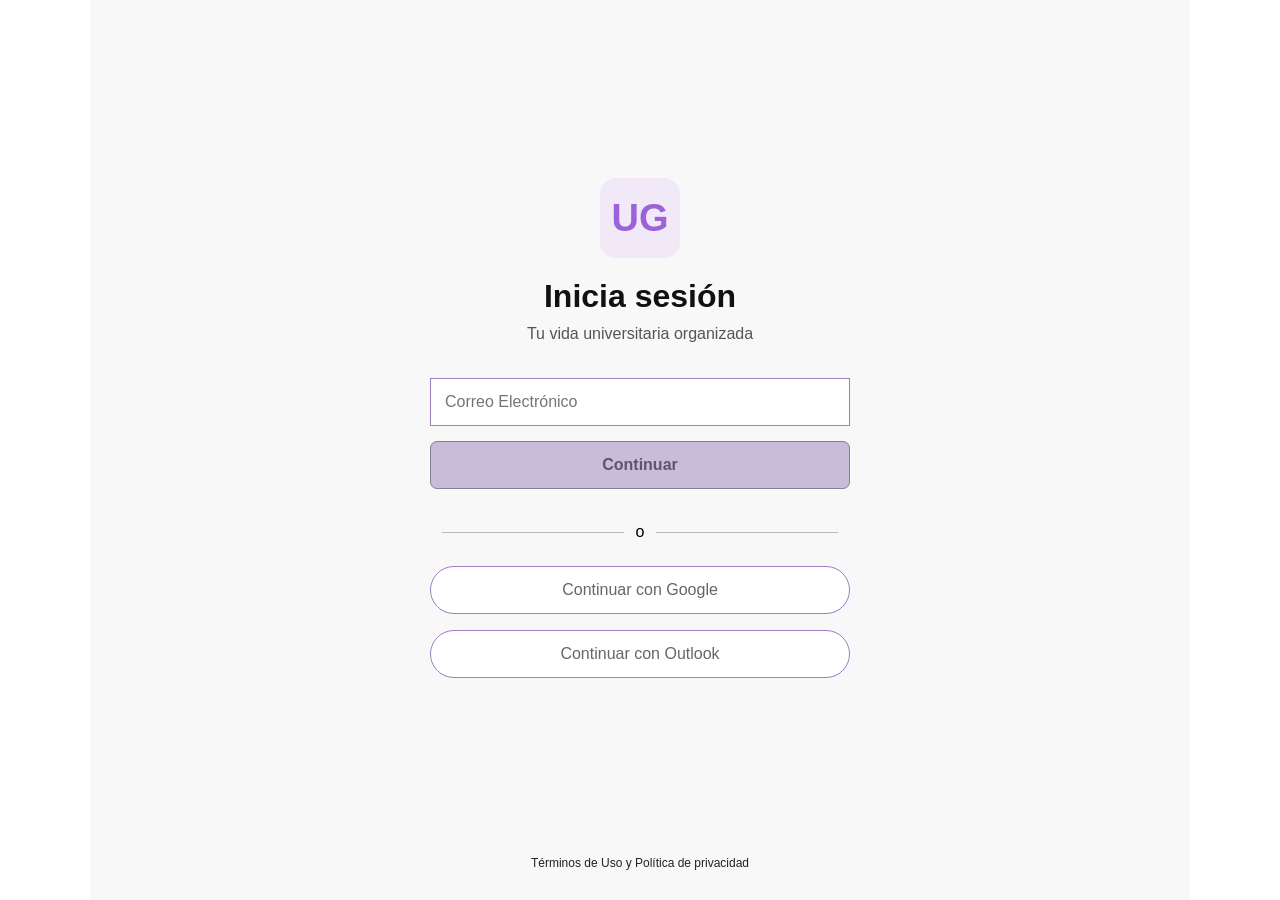
==== index.html @ 033a34b8 "Rename pagina1.html to index.html" ====
<!DOCTYPE html>
<html lang="es">

<head>
    <meta charset="UTF-8">
    <meta name="viewport" content="width=device-width, initial-scale=1.0">
    <title>Inicia sesión</title>
    <link rel="stylesheet" href="style.css">
</head>

<body>

    <main class="login-page">
        <div class="status-bar">
        </div>

        <section class="login-content">
            <div class="logo-box">UG</div>

            <h1>Inicia sesión</h1>
            <p class="subtitle">Tu vida universitaria organizada</p>

            <input type="text" id="usuario" class="input-email" placeholder="Correo Electrónico">

            <button class="btn-main" onclick="iniciarSesion()">Continuar</button>

            <div class="divider">o</div>

            <div class="social-buttons">
                <button class="social-btn">Continuar con Google</button>
                <button class="social-btn">Continuar con Outlook</button>
            </div>
        </section>

        <footer class="footer">
            Términos de Uso y Política de privacidad
        </footer>
    </main>

    <script src="script.js"></script>
</body>

</html>
---- style.css ----
* {
    margin: 0;
    padding: 0;
    box-sizing: border-box;
    font-family: Arial, sans-serif;
}

body {
    background-color: #ffffff;
    color: #111;
}

/* ---------- ESTRUCTURA GENERAL ---------- */
.login-page,
.panel-page {
    width: 100%;
    max-width: 1100px;
    margin: 0 auto;
    min-height: 100vh;
    padding: 20px;
    background-color: #f8f8f8;
}

.status-bar {
    display: flex;
    justify-content: space-between;
    align-items: center;
    font-size: 16px;
    font-weight: bold;
    margin-bottom: 20px;
}

/* ---------- LOGIN ---------- */
.login-page {
    display: flex;
    flex-direction: column;
    justify-content: space-between;
}

.login-content {
    width: 100%;
    max-width: 420px;
    margin: 40px auto;
    text-align: center;
}

.logo-box {
    width: 80px;
    height: 80px;
    margin: 0 auto 20px;
    border-radius: 16px;
    background-color: #f1e8f8;
    color: #9b63d8;
    display: flex;
    align-items: center;
    justify-content: center;
    font-size: 38px;
    font-weight: bold;
}

.login-content h1 {
    font-size: 2rem;
    margin-bottom: 10px;
}

.subtitle {
    font-size: 1rem;
    color: #555;
    margin-bottom: 35px;
}

.input-email {
    width: 100%;
    padding: 14px;
    border: 1.5px solid #9f80b9;
    font-size: 1rem;
    outline: none;
    margin-bottom: 15px;
    background-color: white;
}

.btn-main {
    width: 100%;
    padding: 14px;
    background-color: #c8bdd9;
    color: #5e556a;
    border: 1px solid #8a7b9b;
    border-radius: 7px;
    font-size: 1rem;
    font-weight: bold;
    cursor: pointer;
    margin-bottom: 24px;
}

.divider {
    display: flex;
    align-items: center;
    justify-content: center;
    margin: 10px 0 25px;
    color: black;
}

.divider::before,
.divider::after {
    content: "";
    flex: 1;
    height: 1px;
    background-color: #b8b8b8;
    margin: 0 12px;
}

.social-buttons {
    display: flex;
    flex-direction: column;
    gap: 16px;
}

.social-btn {
    width: 100%;
    padding: 14px;
    border: 1.5px solid #a47cc4;
    border-radius: 30px;
    background-color: white;
    font-size: 1rem;
    color: #666;
    cursor: pointer;
}

.footer {
    text-align: center;
    font-size: 0.75rem;
    color: #222;
    margin-top: 40px;
    padding-bottom: 10px;
}

/* ---------- PANEL ---------- */
.panel-header {
    text-align: center;
    padding-bottom: 12px;
    border-bottom: 1px solid #d5d5d5;
}

.brand-title {
    font-size: 2.5rem;
    color: #c18bdb;
    margin-bottom: 6px;
    font-weight: bold;
}

.brand-subtitle {
    color: #6f6f6f;
    font-size: 1rem;
}

.menu {
    display: flex;
    justify-content: center;
    align-items: center;
    gap: 24px;
    flex-wrap: wrap;
    padding: 14px 0;
    border-bottom: 1px solid #d5d5d5;
    margin-bottom: 20px;
}

.menu-item {
    text-decoration: none;
    color: #333;
    font-size: 0.95rem;
}

.menu-item.active {
    color: #c18bdb;
}

.tasks-box {
    max-width: 820px;
    margin: 0 auto;
    background-color: #e5d5e8;
    border-radius: 24px;
    padding: 20px;
    display: flex;
    flex-direction: column;
    gap: 14px;
}

.task-card {
    background-color: white;
    border-radius: 10px;
    padding: 16px 14px;
    display: grid;
    grid-template-columns: 35px 1fr auto;
    align-items: center;
    gap: 14px;
}

.task-icon {
    font-size: 1.8rem;
}

.task-info h3 {
    font-size: 1rem;
    margin-bottom: 4px;
}

.task-info p {
    font-size: 0.92rem;
    color: #777;
}

.task-btn {
    background-color: #333;
    color: white;
    border: none;
    border-radius: 8px;
    padding: 10px 14px;
    font-size: 0.95rem;
    cursor: pointer;
}

.summary-box {
    max-width: 820px;
    margin: 20px auto 0;
    display: flex;
    flex-direction: column;
    gap: 14px;
}

.summary {
    text-align: center;
    padding: 18px;
    border-radius: 30px;
    font-size: 1.3rem;
    font-weight: bold;
}

.pending {
    background-color: #d58d8d;
}

.completed {
    background-color: #b9d9ab;
}

.bottom-line {
    width: 120px;
    height: 5px;
    background-color: #111;
    border-radius: 10px;
    margin: 18px auto 0;
}

/* ---------- RESPONSIVE ---------- */
@media (max-width: 768px) {

    .login-page,
    .panel-page {
        padding: 14px;
    }

    .login-content {
        margin: 25px auto;
    }

    .brand-title {
        font-size: 2rem;
    }

    .brand-subtitle {
        font-size: 0.92rem;
    }

    .menu {
        gap: 12px;
        justify-content: space-around;
    }

    .menu-item {
        font-size: 0.82rem;
    }

    .tasks-box {
        padding: 14px;
    }

    .task-card {
        grid-template-columns: 28px 1fr auto;
        gap: 10px;
        padding: 14px 10px;
    }

    .task-info h3 {
        font-size: 0.9rem;
    }

    .task-info p {
        font-size: 0.84rem;
    }

    .task-btn {
        padding: 9px 10px;
        font-size: 0.88rem;
    }

    .summary {
        font-size: 1.05rem;
        padding: 15px;
    }

    .bottom-line {
        width: 95px;
    }
}
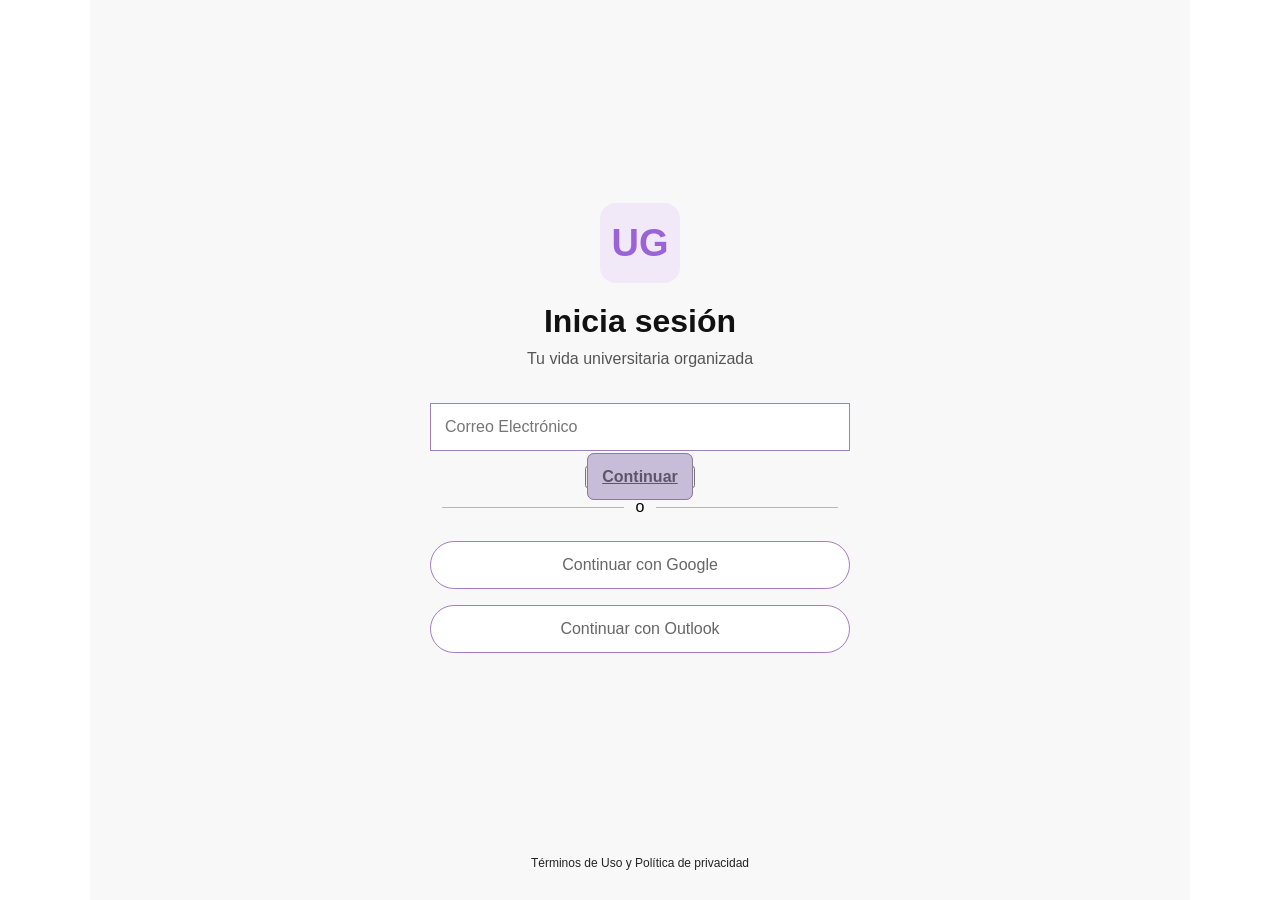
==== commit 4556c93c: "index" ====
--- a/index.html
+++ b/index.html
@@ -22,7 +22,9 @@
 
             <input type="text" id="usuario" class="input-email" placeholder="Correo Electrónico">
 
-            <button class="btn-main" onclick="iniciarSesion()">Continuar</button>
+            <button>
+                <a href="panel.html" class="btn-main" onclick="iniciarSesion()">Continuar</a>
+            </button>
 
             <div class="divider">o</div>
 
--- a/style.css
+++ b/style.css
@@ -312,3 +312,298 @@
         width: 95px;
     }
 }
+
+/* ---------- COMIDA ---------- */
+.food-topbar {
+    max-width: 820px;
+    margin: 0 auto 18px;
+    display: flex;
+    align-items: center;
+    gap: 14px;
+}
+
+.fav-btn {
+    width: 46px;
+    height: 46px;
+    border: none;
+    border-radius: 50%;
+    background-color: #333;
+    color: white;
+    font-size: 1.4rem;
+    cursor: pointer;
+    flex-shrink: 0;
+}
+
+.search-box {
+    flex: 1;
+    display: flex;
+    align-items: center;
+    border: 1.5px solid #d7d7d7;
+    border-radius: 28px;
+    background-color: white;
+    overflow: hidden;
+}
+
+.food-search {
+    flex: 1;
+    border: none;
+    outline: none;
+    padding: 13px 16px;
+    font-size: 1rem;
+    background: transparent;
+}
+
+.search-btn {
+    border: none;
+    background: transparent;
+    padding: 0 16px;
+    font-size: 1.2rem;
+    cursor: pointer;
+    color: #333;
+}
+
+.food-box {
+    max-width: 820px;
+    margin: 0 auto;
+    background-color: #ffffff;
+    border: 1px solid #d8d8d8;
+    border-radius: 10px;
+    padding: 18px;
+    box-shadow: 0 2px 8px rgba(0, 0, 0, 0.06);
+}
+
+.food-small-title {
+    font-size: 0.95rem;
+    color: #7a7a7a;
+    margin-bottom: 8px;
+}
+
+.food-title {
+    font-size: 1.9rem;
+    line-height: 1.3;
+    color: #222;
+    margin-bottom: 18px;
+    padding-bottom: 14px;
+    border-bottom: 1px solid #dddddd;
+}
+
+.food-list {
+    display: flex;
+    flex-direction: column;
+    gap: 2px;
+}
+
+.food-item {
+    padding: 14px 0;
+    border-bottom: 1px solid #e2e2e2;
+}
+
+.food-item:last-child {
+    border-bottom: none;
+}
+
+.food-item-top {
+    display: grid;
+    grid-template-columns: 26px 1fr auto;
+    align-items: center;
+    gap: 10px;
+    margin-bottom: 6px;
+}
+
+.food-item-top h3 {
+    font-size: 1.25rem;
+    font-weight: normal;
+    color: #222;
+}
+
+.food-star {
+    font-size: 1.4rem;
+    color: #222;
+}
+
+.food-tag {
+    font-size: 1rem;
+    color: #222;
+    white-space: nowrap;
+}
+
+.food-item p {
+    margin-left: 36px;
+    color: #7a7a7a;
+    font-size: 1rem;
+    line-height: 1.4;
+}
+
+/* ---------- RESPONSIVE COMIDA ---------- */
+@media (max-width: 768px) {
+    .food-topbar {
+        gap: 10px;
+        margin-bottom: 14px;
+    }
+
+    .fav-btn {
+        width: 42px;
+        height: 42px;
+        font-size: 1.2rem;
+    }
+
+    .food-search {
+        padding: 12px 14px;
+        font-size: 0.95rem;
+    }
+
+    .search-btn {
+        padding: 0 14px;
+        font-size: 1.05rem;
+    }
+
+    .food-box {
+        padding: 14px;
+    }
+
+    .food-title {
+        font-size: 1.35rem;
+        margin-bottom: 14px;
+        padding-bottom: 12px;
+    }
+
+    .food-small-title {
+        font-size: 0.88rem;
+    }
+
+    .food-item-top {
+        grid-template-columns: 22px 1fr auto;
+        gap: 8px;
+    }
+
+    .food-item-top h3 {
+        font-size: 1rem;
+    }
+
+    .food-star {
+        font-size: 1.2rem;
+    }
+
+    .food-tag {
+        font-size: 0.9rem;
+    }
+
+    .food-item p {
+        margin-left: 30px;
+        font-size: 0.9rem;
+    }
+}
+/* ---------- EVENTOS ---------- */
+.events-box {
+    max-width: 820px;
+    margin: 0 auto;
+}
+
+.event-card {
+    background: white;
+    border: 1px solid #ddd;
+    border-radius: 10px;
+    padding: 14px;
+    margin-bottom: 14px;
+}
+
+.event-card img {
+    width: 100%;
+    border-radius: 8px;
+    margin-bottom: 10px;
+}
+
+.event-card h3 {
+    margin-bottom: 6px;
+}
+
+.event-card span {
+    font-size: 0.85rem;
+    color: gray;
+}
+
+/* ---------- LUGARES ---------- */
+.places-box {
+    max-width: 820px;
+    margin: 0 auto;
+}
+
+.place-card {
+    background: white;
+    border: 1px solid #ddd;
+    border-radius: 10px;
+    padding: 14px;
+    margin-bottom: 14px;
+}
+
+.place-card ul {
+    margin-top: 8px;
+    padding-left: 18px;
+}
+
+/* ---------- TIPS ---------- */
+.tabs {
+    display: flex;
+    justify-content: center;
+    gap: 10px;
+    margin-bottom: 18px;
+}
+
+.tab {
+    padding: 10px 16px;
+    border-radius: 20px;
+    border: none;
+    background: #ddd;
+    cursor: pointer;
+}
+
+.tab.active {
+    background: #c18bdb;
+    color: white;
+}
+
+.tips-box {
+    max-width: 820px;
+    margin: 0 auto;
+    display: grid;
+    gap: 14px;
+}
+
+.tip-card {
+    padding: 14px;
+    border-radius: 10px;
+    background: white;
+    border: 2px solid;
+}
+
+.tip-card ul {
+    padding-left: 18px;
+}
+
+.purple {
+    border-color: #c18bdb;
+}
+
+.blue {
+    border-color: #6fa8dc;
+}
+
+.green {
+    border-color: #7ecb8a;
+}
+
+/* ---------- DESKTOP MEJORADO ---------- */
+@media (min-width: 900px) {
+
+    .events-box,
+    .places-box,
+    .tips-box {
+        display: grid;
+        grid-template-columns: repeat(2, 1fr);
+        gap: 20px;
+    }
+
+    .tips-box {
+        grid-template-columns: repeat(3, 1fr);
+    }
+}
